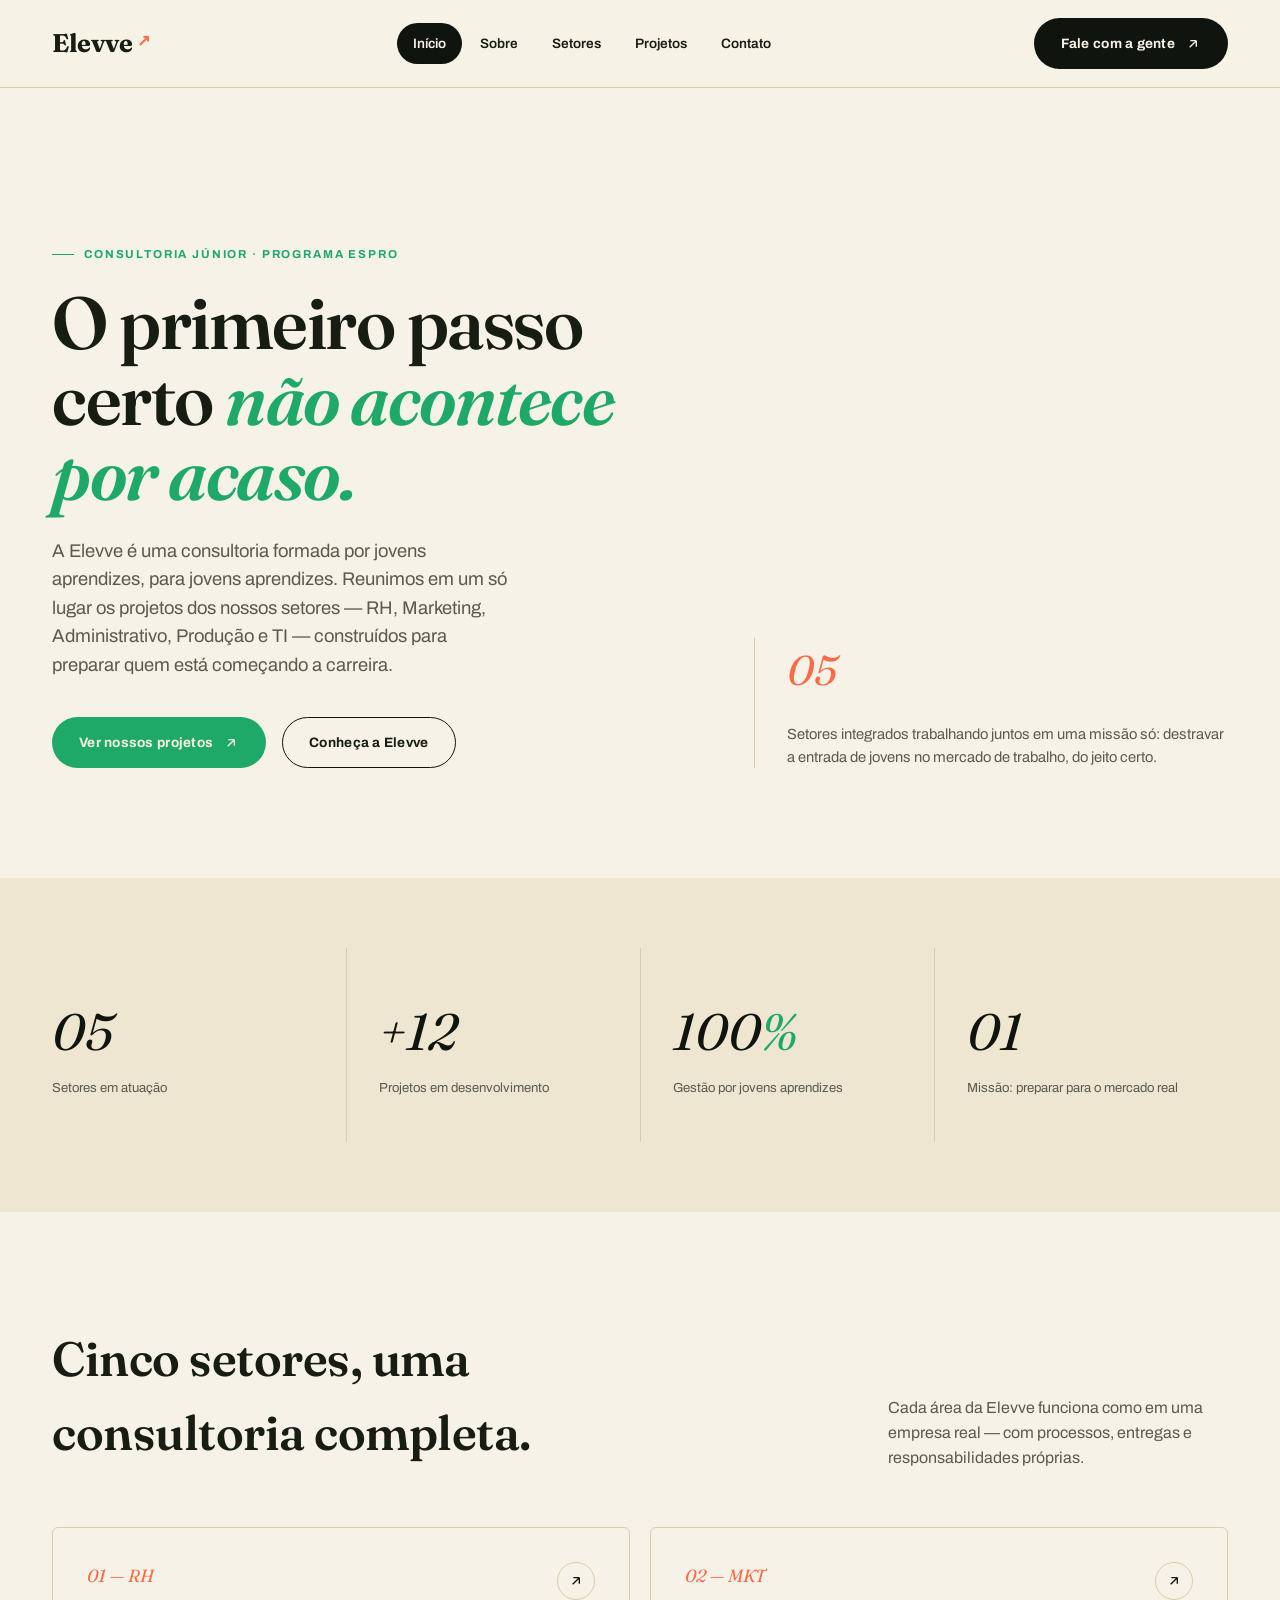
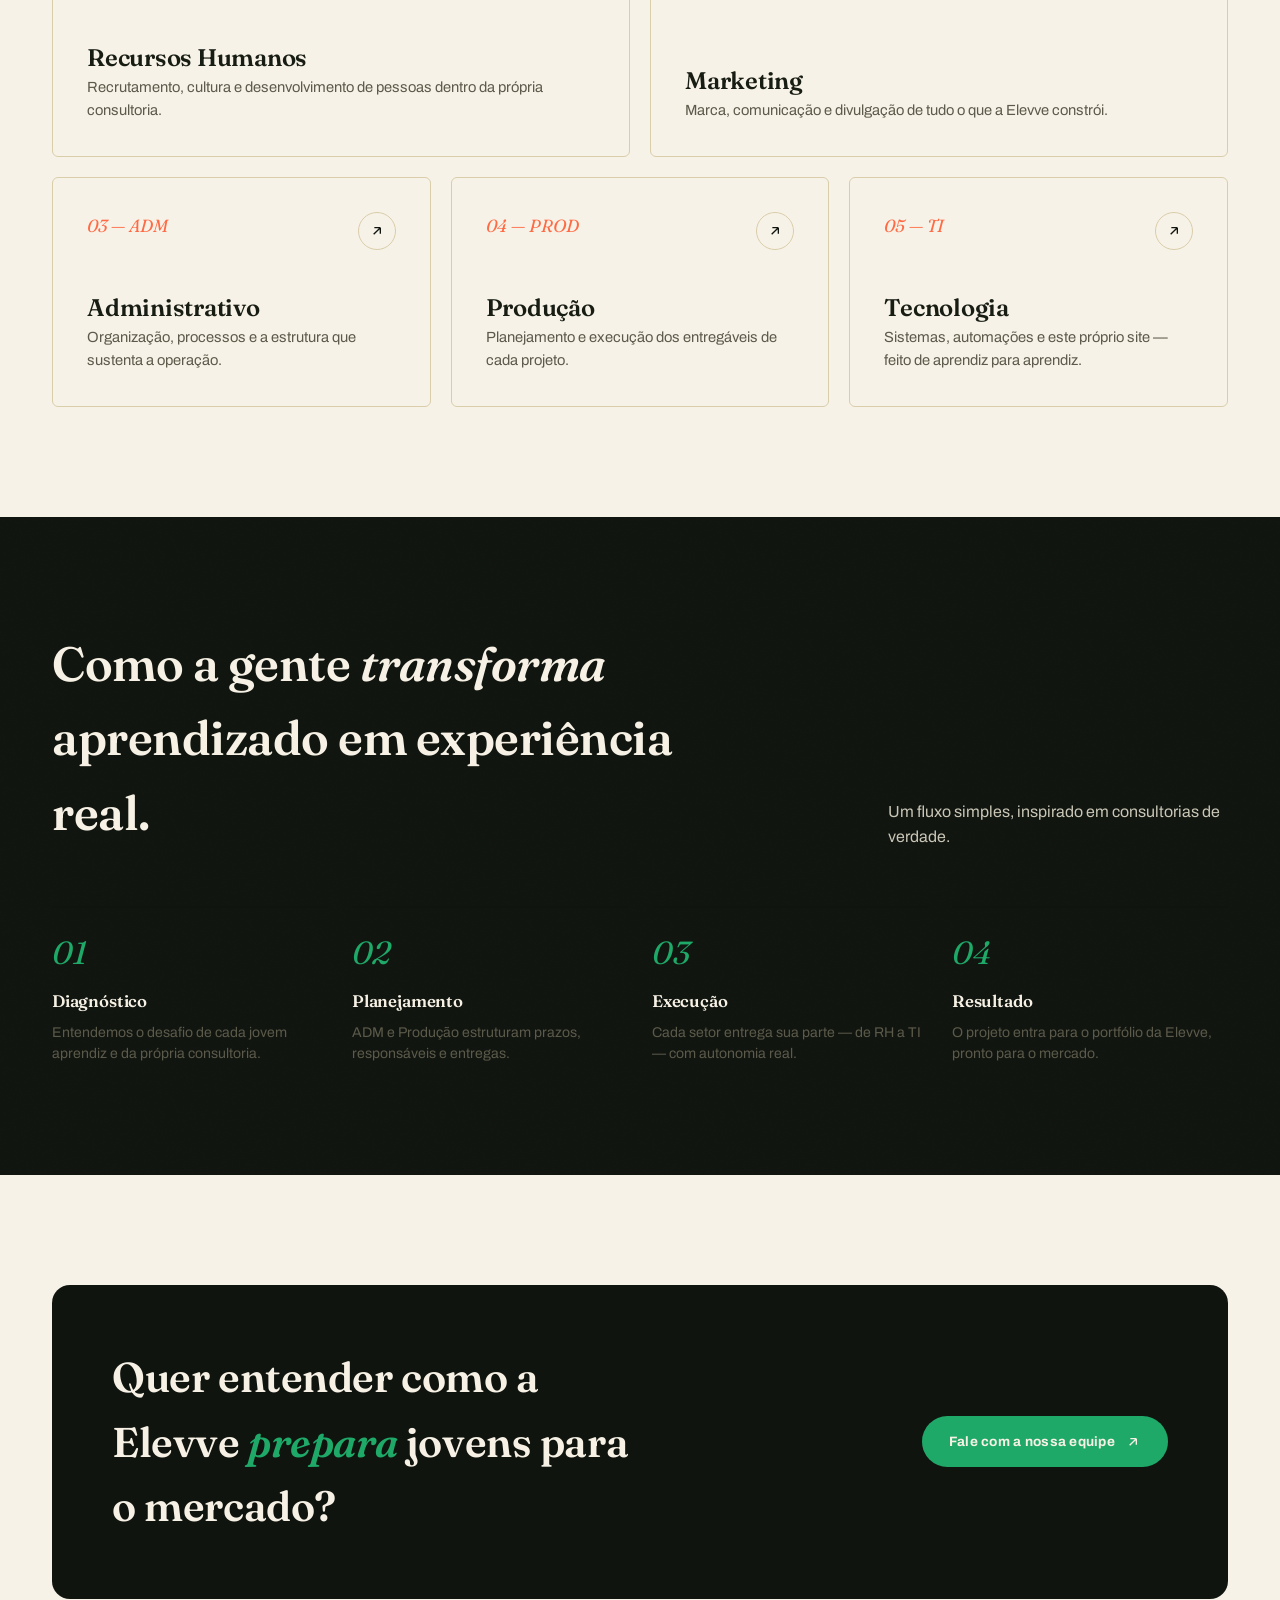
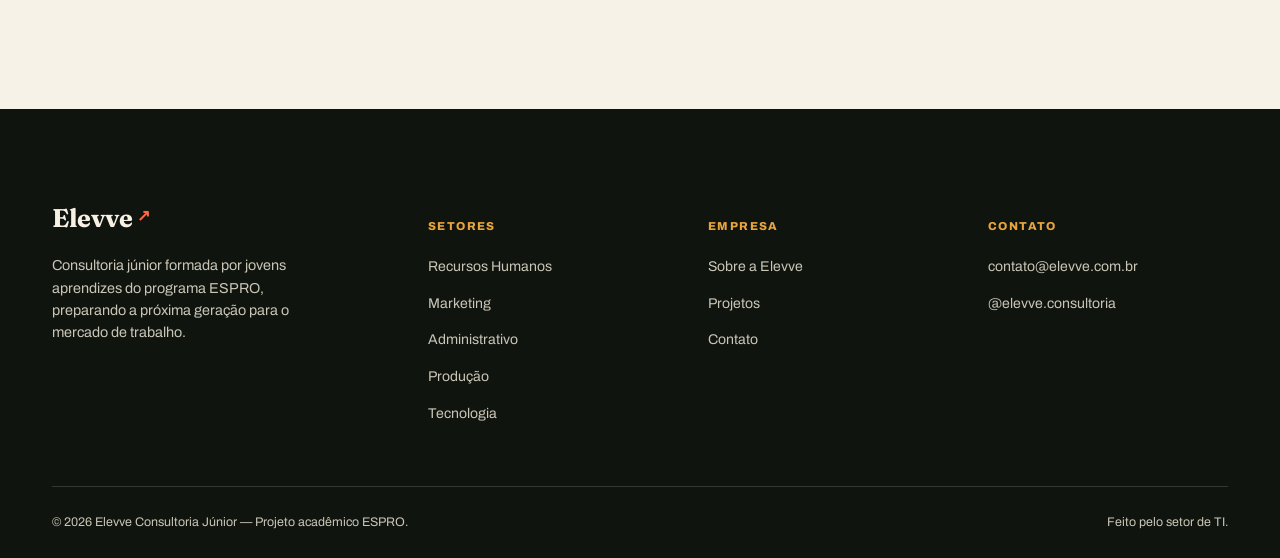
==== index.html @ 2a095521 "Cria site institucional da Elevve Consultoria fictícia do programa ESPRO reunindo os projetos dos se" ====
<!DOCTYPE html>
<html lang="pt-BR">
<head>
<meta charset="UTF-8">
<meta name="viewport" content="width=device-width, initial-scale=1.0">
<title>Elevve — Consultoria para Jovens Aprendizes</title>
<meta name="description" content="A Elevve prepara jovens aprendizes para entrarem no mercado de trabalho da maneira certa, com projetos reais de RH, Marketing, Administrativo, Produção e TI.">
<link rel="preconnect" href="https://fonts.googleapis.com">
<link rel="stylesheet" href="css/style.css">
</head>
<body>

<header class="site-header">
  <div class="header-row">
    <a href="index.html" class="logo">Elevve<span class="arrow">↗</span></a>

    <nav class="main-nav">
      <ul>
        <li><a href="index.html" class="nav-link is-active" data-page="index.html">Início</a></li>
        <li><a href="sobre.html" class="nav-link" data-page="sobre.html">Sobre</a></li>
        <li class="nav-item has-dropdown">
          <a href="#" class="nav-link">Setores</a>
          <div class="dropdown">
            <a href="setores/rh.html"><span class="tag">01</span> Recursos Humanos</a>
            <a href="setores/mkt.html"><span class="tag">02</span> Marketing</a>
            <a href="setores/adm.html"><span class="tag">03</span> Administrativo</a>
            <a href="setores/prod.html"><span class="tag">04</span> Produção</a>
            <a href="setores/ti.html"><span class="tag">05</span> Tecnologia</a>
          </div>
        </li>
        <li><a href="projetos.html" class="nav-link" data-page="projetos.html">Projetos</a></li>
        <li><a href="contato.html" class="nav-link" data-page="contato.html">Contato</a></li>
      </ul>
    </nav>

    <div class="header-cta">
      <a href="contato.html" class="btn btn-dark">
        Fale com a gente
        <svg viewBox="0 0 24 24" fill="none" stroke="currentColor" stroke-width="2"><path d="M7 17L17 7M17 7H8M17 7V16"/></svg>
      </a>
      <button class="nav-toggle" aria-label="Abrir menu"><span></span></button>
    </div>
  </div>
</header>

<main>

  <!-- HERO -->
  <section class="hero">
    <div class="container hero-grid">
      <div>
        <span class="eyebrow">Consultoria júnior · Programa ESPRO</span>
        <h1 style="margin-top:22px;">O primeiro passo certo <em>não acontece por acaso.</em></h1>
        <p class="lede">A Elevve é uma consultoria formada por jovens aprendizes, para jovens aprendizes. Reunimos em um só lugar os projetos dos nossos setores — RH, Marketing, Administrativo, Produção e TI — construídos para preparar quem está começando a carreira.</p>
        <div class="hero-actions">
          <a href="projetos.html" class="btn btn-primary">
            Ver nossos projetos
            <svg viewBox="0 0 24 24" fill="none" stroke="currentColor" stroke-width="2"><path d="M7 17L17 7M17 7H8M17 7V16"/></svg>
          </a>
          <a href="sobre.html" class="btn btn-outline">Conheça a Elevve</a>
        </div>
      </div>
      <div class="hero-side">
        <span class="num">05</span>
        <p>Setores integrados trabalhando juntos em uma missão só: destravar a entrada de jovens no mercado de trabalho, do jeito certo.</p>
      </div>
    </div>
  </section>

  <!-- STATS -->
  <section class="section-tight on-alt">
    <div class="container stats">
      <div class="stat">
        <span class="num">05</span>
        <span class="label">Setores em atuação</span>
      </div>
      <div class="stat">
        <span class="num">+12</span>
        <span class="label">Projetos em desenvolvimento</span>
      </div>
      <div class="stat">
        <span class="num">100<span>%</span></span>
        <span class="label">Gestão por jovens aprendizes</span>
      </div>
      <div class="stat">
        <span class="num">01</span>
        <span class="label">Missão: preparar para o mercado real</span>
      </div>
    </div>
  </section>

  <!-- SETORES -->
  <section id="setores">
    <div class="container">
      <div class="section-head" data-reveal>
        <h2>Cinco setores, uma consultoria completa.</h2>
        <p class="lede">Cada área da Elevve funciona como em uma empresa real — com processos, entregas e responsabilidades próprias.</p>
      </div>

      <div class="bento">
        <a href="setores/rh.html" class="sector-card" data-reveal>
          <div class="top-row">
            <span class="idx">01 — RH</span>
            <span class="arrow-btn"><svg viewBox="0 0 24 24" fill="none" stroke-width="2"><path d="M7 17L17 7M17 7H8M17 7V16"/></svg></span>
          </div>
          <div>
            <h3>Recursos Humanos</h3>
            <p>Recrutamento, cultura e desenvolvimento de pessoas dentro da própria consultoria.</p>
          </div>
        </a>

        <a href="setores/mkt.html" class="sector-card" data-reveal>
          <div class="top-row">
            <span class="idx">02 — MKT</span>
            <span class="arrow-btn"><svg viewBox="0 0 24 24" fill="none" stroke-width="2"><path d="M7 17L17 7M17 7H8M17 7V16"/></svg></span>
          </div>
          <div>
            <h3>Marketing</h3>
            <p>Marca, comunicação e divulgação de tudo o que a Elevve constrói.</p>
          </div>
        </a>

        <a href="setores/adm.html" class="sector-card" data-reveal>
          <div class="top-row">
            <span class="idx">03 — ADM</span>
            <span class="arrow-btn"><svg viewBox="0 0 24 24" fill="none" stroke-width="2"><path d="M7 17L17 7M17 7H8M17 7V16"/></svg></span>
          </div>
          <div>
            <h3>Administrativo</h3>
            <p>Organização, processos e a estrutura que sustenta a operação.</p>
          </div>
        </a>

        <a href="setores/prod.html" class="sector-card" data-reveal>
          <div class="top-row">
            <span class="idx">04 — PROD</span>
            <span class="arrow-btn"><svg viewBox="0 0 24 24" fill="none" stroke-width="2"><path d="M7 17L17 7M17 7H8M17 7V16"/></svg></span>
          </div>
          <div>
            <h3>Produção</h3>
            <p>Planejamento e execução dos entregáveis de cada projeto.</p>
          </div>
        </a>

        <a href="setores/ti.html" class="sector-card" data-reveal>
          <div class="top-row">
            <span class="idx">05 — TI</span>
            <span class="arrow-btn"><svg viewBox="0 0 24 24" fill="none" stroke-width="2"><path d="M7 17L17 7M17 7H8M17 7V16"/></svg></span>
          </div>
          <div>
            <h3>Tecnologia</h3>
            <p>Sistemas, automações e este próprio site — feito de aprendiz para aprendiz.</p>
          </div>
        </a>
      </div>
    </div>
  </section>

  <!-- COMO TRABALHAMOS -->
  <section class="on-dark grain">
    <div class="container">
      <div class="section-head" data-reveal>
        <h2>Como a gente <em>transforma</em> aprendizado em experiência real.</h2>
        <p class="lede">Um fluxo simples, inspirado em consultorias de verdade.</p>
      </div>
      <div class="timeline">
        <div class="timeline-step" data-reveal>
          <span class="num">01</span>
          <h4>Diagnóstico</h4>
          <p>Entendemos o desafio de cada jovem aprendiz e da própria consultoria.</p>
        </div>
        <div class="timeline-step" data-reveal>
          <span class="num">02</span>
          <h4>Planejamento</h4>
          <p>ADM e Produção estruturam prazos, responsáveis e entregas.</p>
        </div>
        <div class="timeline-step" data-reveal>
          <span class="num">03</span>
          <h4>Execução</h4>
          <p>Cada setor entrega sua parte — de RH a TI — com autonomia real.</p>
        </div>
        <div class="timeline-step" data-reveal>
          <span class="num">04</span>
          <h4>Resultado</h4>
          <p>O projeto entra para o portfólio da Elevve, pronto para o mercado.</p>
        </div>
      </div>
    </div>
  </section>

  <!-- CTA -->
  <section>
    <div class="container">
      <div class="cta-band" data-reveal>
        <h2>Quer entender como a Elevve <em>prepara</em> jovens para o mercado?</h2>
        <a href="contato.html" class="btn btn-primary">
          Fale com a nossa equipe
          <svg viewBox="0 0 24 24" fill="none" stroke="currentColor" stroke-width="2"><path d="M7 17L17 7M17 7H8M17 7V16"/></svg>
        </a>
      </div>
    </div>
  </section>

</main>

<footer class="site-footer">
  <div class="container">
    <div class="footer-top">
      <div class="footer-brand">
        <a href="index.html" class="logo">Elevve<span class="arrow">↗</span></a>
        <p>Consultoria júnior formada por jovens aprendizes do programa ESPRO, preparando a próxima geração para o mercado de trabalho.</p>
      </div>
      <div class="footer-col">
        <h5>Setores</h5>
        <ul>
          <li><a href="setores/rh.html">Recursos Humanos</a></li>
          <li><a href="setores/mkt.html">Marketing</a></li>
          <li><a href="setores/adm.html">Administrativo</a></li>
          <li><a href="setores/prod.html">Produção</a></li>
          <li><a href="setores/ti.html">Tecnologia</a></li>
        </ul>
      </div>
      <div class="footer-col">
        <h5>Empresa</h5>
        <ul>
          <li><a href="sobre.html">Sobre a Elevve</a></li>
          <li><a href="projetos.html">Projetos</a></li>
          <li><a href="contato.html">Contato</a></li>
        </ul>
      </div>
      <div class="footer-col">
        <h5>Contato</h5>
        <ul>
          <li><a href="mailto:contato@elevve.com.br">contato@elevve.com.br</a></li>
          <li><a href="#">@elevve.consultoria</a></li>
        </ul>
      </div>
    </div>
    <div class="footer-bottom">
      <span>© 2026 Elevve Consultoria Júnior — Projeto acadêmico ESPRO.</span>
      <span>Feito pelo setor de TI.</span>
    </div>
  </div>
</footer>

<script src="js/main.js"></script>
</body>
</html>
---- css/style.css ----
/* ==========================================================================
   Elevve — Design System
   Conceito: "Editorial de Ascensão" — tipografia serifada expressiva sobre
   papel quente, contrastada com seções em tinta escura. Setas e números
   grandes reforçam a ideia de elevação/crescimento profissional.
   ========================================================================== */

@import url('https://fonts.googleapis.com/css2?family=Fraunces:ital,opsz,wght@0,9..144,300;0,9..144,400;0,9..144,500;0,9..144,600;0,9..144,700;0,9..144,900;1,9..144,400;1,9..144,500;1,9..144,600&family=Archivo:ital,wght@0,400;0,500;0,600;0,700;0,800;1,400;1,600&display=swap');

:root{
  --ink:#10140f;
  --ink-soft:#242b21;
  --paper:#f7f2e7;
  --paper-alt:#efe6d2;
  --paper-deep:#e7dcc1;
  --line:#d9cdaa;
  --line-dark:rgba(247,242,231,.16);
  --green:#1fa968;
  --green-deep:#146b44;
  --coral:#ff6a45;
  --amber:#e8a53d;
  --cream:#f6f1e4;
  --ink-text:#181d14;
  --muted:#5c5a4a;
  --muted-inv:#c9c6b6;

  --serif:'Fraunces', ui-serif, Georgia, serif;
  --sans:'Archivo', ui-sans-serif, system-ui, sans-serif;

  --container: 1240px;
  --radius: 6px;
  --ease: cubic-bezier(.16,.84,.28,1);
}

*,*::before,*::after{ box-sizing:border-box; }
html{ scroll-behavior:smooth; }
body{
  margin:0;
  background:var(--paper);
  color:var(--ink-text);
  font-family:var(--sans);
  font-size:16px;
  line-height:1.55;
  -webkit-font-smoothing:antialiased;
}
img{ max-width:100%; display:block; }
a{ color:inherit; text-decoration:none; }
ul{ margin:0; padding:0; list-style:none; }
button{ font-family:inherit; cursor:pointer; }
h1,h2,h3,h4{ font-family:var(--serif); margin:0; font-weight:600; letter-spacing:-.01em; }
p{ margin:0; }

.container{
  max-width:var(--container);
  margin:0 auto;
  padding:0 32px;
}

/* Grain overlay for dark sections */
.grain{ position:relative; isolation:isolate; }
.grain::after{
  content:'';
  position:absolute; inset:0;
  pointer-events:none;
  opacity:.5;
  mix-blend-mode:overlay;
  background-image:url("data:image/svg+xml,%3Csvg xmlns='http://www.w3.org/2000/svg' width='140' height='140'%3E%3Cfilter id='n'%3E%3CfeTurbulence type='fractalNoise' baseFrequency='0.9' numOctaves='2' stitchTiles='stitch'/%3E%3C/filter%3E%3Crect width='100%25' height='100%25' filter='url(%23n)' opacity='0.35'/%3E%3C/svg%3E");
  z-index:0;
}
.grain > *{ position:relative; z-index:1; }

/* Eyebrow / kicker labels */
.eyebrow{
  display:inline-flex; align-items:center; gap:10px;
  font-family:var(--sans); font-weight:700; font-size:.72rem;
  letter-spacing:.16em; text-transform:uppercase;
  color:var(--green);
}
.eyebrow::before{
  content:'';
  width:22px; height:1px; background:currentColor;
}
.on-dark .eyebrow{ color:var(--amber); }

/* ==========================================================================
   Header
   ========================================================================== */
.site-header{
  position:sticky; top:0; z-index:200;
  background:rgba(247,242,231,.92);
  backdrop-filter:blur(10px);
  border-bottom:1px solid var(--line);
}
.header-row{
  display:flex; align-items:center; justify-content:space-between;
  padding:18px 32px;
  max-width:var(--container); margin:0 auto;
}
.logo{
  font-family:var(--serif); font-size:1.6rem; font-weight:700;
  display:flex; align-items:baseline; gap:2px;
}
.logo em{
  font-style:italic; color:var(--green);
}
.logo .arrow{
  font-size:1rem; color:var(--coral); margin-left:2px;
  display:inline-block; transform:translateY(-6px);
}

.main-nav{ display:flex; align-items:center; gap:6px; }
.main-nav > ul{ display:flex; align-items:center; gap:2px; }
.main-nav a.nav-link{
  display:inline-block; padding:10px 16px; border-radius:99px;
  font-size:.85rem; font-weight:600; color:var(--ink-text);
  transition:background .2s var(--ease), color .2s var(--ease);
}
.main-nav a.nav-link:hover{ background:var(--paper-deep); }
.main-nav a.nav-link.is-active{ background:var(--ink); color:var(--cream); }

.nav-item.has-dropdown{ position:relative; }
.dropdown{
  position:absolute; top:calc(100% + 10px); left:50%; transform:translate(-50%,6px);
  min-width:230px; background:var(--ink); color:var(--cream);
  border-radius:14px; padding:10px; box-shadow:0 24px 48px -12px rgba(16,20,15,.4);
  opacity:0; visibility:hidden; transition:opacity .22s var(--ease), transform .22s var(--ease);
}
.nav-item.has-dropdown:hover .dropdown,
.nav-item.has-dropdown:focus-within .dropdown{
  opacity:1; visibility:visible; transform:translate(-50%,0);
}
.dropdown a{
  display:flex; align-items:center; gap:10px; padding:10px 14px; border-radius:9px;
  font-size:.85rem; font-weight:600; white-space:nowrap;
}
.dropdown a:hover{ background:rgba(255,255,255,.08); color:var(--amber); }
.dropdown a .tag{
  font-family:var(--serif); font-style:italic; color:var(--green); font-size:.8rem;
}

.header-cta{ display:flex; align-items:center; gap:14px; }
.nav-toggle{
  display:none; background:none; border:1px solid var(--line); border-radius:10px;
  width:42px; height:42px; align-items:center; justify-content:center;
}
.nav-toggle span, .nav-toggle span::before, .nav-toggle span::after{
  content:''; display:block; width:18px; height:2px; background:var(--ink-text);
  position:relative; transition:transform .25s var(--ease), opacity .25s var(--ease);
}
.nav-toggle span::before{ position:absolute; top:-6px; }
.nav-toggle span::after{ position:absolute; top:6px; }

/* ==========================================================================
   Buttons
   ========================================================================== */
.btn{
  display:inline-flex; align-items:center; gap:10px;
  padding:14px 26px; border-radius:99px; border:1px solid transparent;
  font-family:var(--sans); font-weight:700; font-size:.85rem;
  letter-spacing:.02em; transition:transform .25s var(--ease), background .25s var(--ease), color .25s var(--ease), border-color .25s var(--ease);
}
.btn svg{ width:16px; height:16px; transition:transform .25s var(--ease); }
.btn:hover svg{ transform:translate(3px,-3px); }
.btn:hover{ transform:translateY(-2px); }

.btn-primary{ background:var(--green); color:var(--cream); }
.btn-primary:hover{ background:var(--green-deep); }

.btn-dark{ background:var(--ink); color:var(--cream); }
.btn-dark:hover{ background:#000; }

.btn-outline{ border-color:var(--ink); color:var(--ink-text); }
.btn-outline:hover{ background:var(--ink); color:var(--cream); }

.btn-outline-light{ border-color:var(--line-dark); color:var(--cream); }
.btn-outline-light:hover{ background:var(--cream); color:var(--ink); }

.btn-block{ width:100%; justify-content:center; }

/* ==========================================================================
   Sections shared
   ========================================================================== */
section{ padding:110px 0; }
.section-tight{ padding:70px 0; }
.on-dark{ background:var(--ink); color:var(--cream); }
.on-alt{ background:var(--paper-alt); }
.on-deep{ background:var(--paper-deep); }

.section-head{
  display:flex; justify-content:space-between; align-items:flex-end; gap:40px;
  margin-bottom:56px;
}
.section-head h2{ font-size:clamp(2rem,4vw,3rem); max-width:640px; }
.section-head .lede{ max-width:340px; color:var(--muted); font-size:1rem; }
.on-dark .section-head .lede{ color:var(--muted-inv); }

.tag-num{
  font-family:var(--serif); font-style:italic; font-size:.95rem; color:var(--coral);
}

/* ==========================================================================
   Hero (generic, reused across pages with modifiers)
   ========================================================================== */
.hero{
  position:relative; overflow:hidden;
  padding:150px 0 110px;
}
.hero-grid{
  display:grid; grid-template-columns:1.15fr .85fr; gap:60px; align-items:end;
  position:relative; z-index:2;
}
.hero h1{
  font-size:clamp(2.6rem,6vw,4.6rem); line-height:1.02; letter-spacing:-.02em;
}
.hero h1 em{ font-style:italic; color:var(--green); }
.on-dark .hero h1 em{ color:var(--amber); }
.hero .lede{
  font-size:1.15rem; max-width:460px; color:var(--muted); margin-top:26px;
}
.on-dark .hero .lede{ color:var(--muted-inv); }
.hero-actions{ display:flex; gap:16px; margin-top:38px; flex-wrap:wrap; }

.hero-side{
  border-left:1px solid var(--line);
  padding-left:32px;
  display:flex; flex-direction:column; gap:20px;
}
.on-dark .hero-side{ border-color:var(--line-dark); }
.hero-side .num{ font-family:var(--serif); font-size:2.6rem; font-style:italic; color:var(--coral); }
.hero-side p{ color:var(--muted); font-size:.92rem; }
.on-dark .hero-side p{ color:var(--muted-inv); }

.hero-mark{
  position:absolute; right:-60px; top:-40px; z-index:1; opacity:.5;
  width:420px; pointer-events:none;
}
.on-dark .hero-mark{ opacity:.7; }

.breadcrumb{
  display:flex; align-items:center; gap:10px; font-size:.78rem; font-weight:700;
  letter-spacing:.08em; text-transform:uppercase; color:var(--muted); margin-bottom:26px;
}
.on-dark .breadcrumb{ color:var(--muted-inv); }
.breadcrumb .sep{ opacity:.5; }
.breadcrumb .current{ color:var(--coral); }

/* ==========================================================================
   Stats bar
   ========================================================================== */
.stats{
  display:grid; grid-template-columns:repeat(4,1fr);
}
.stat{
  padding:44px 32px; border-left:1px solid var(--line);
  text-align:left;
}
.stat:first-child{ border-left:none; padding-left:0; }
.stat .num{
  font-family:var(--serif); font-size:clamp(2.2rem,4vw,3.2rem); font-style:italic; color:var(--ink);
  display:block;
}
.stat .num span{ color:var(--green); }
.stat .label{ font-size:.82rem; color:var(--muted); margin-top:6px; display:block; }

/* ==========================================================================
   Sector grid (bento) — used on Home + Sobre
   ========================================================================== */
.bento{
  display:grid; grid-template-columns:repeat(6,1fr); gap:20px;
}
.bento .sector-card:nth-child(1){ grid-column:span 3; }
.bento .sector-card:nth-child(2){ grid-column:span 3; }
.bento .sector-card:nth-child(3){ grid-column:span 2; }
.bento .sector-card:nth-child(4){ grid-column:span 2; }
.bento .sector-card:nth-child(5){ grid-column:span 2; }

.sector-card{
  background:var(--paper); border:1px solid var(--line); border-radius:var(--radius);
  padding:34px; min-height:230px;
  display:flex; flex-direction:column; justify-content:space-between; gap:26px;
  transition:border-color .25s var(--ease), transform .25s var(--ease), background .25s var(--ease);
  position:relative; overflow:hidden;
}
.sector-card:hover{
  border-color:var(--green); transform:translateY(-6px);
  background:var(--paper-alt);
}
.sector-card .top-row{ display:flex; justify-content:space-between; align-items:flex-start; }
.sector-card .idx{ font-family:var(--serif); font-style:italic; color:var(--coral); font-size:1.1rem; }
.sector-card .arrow-btn{
  width:38px; height:38px; border-radius:50%; border:1px solid var(--line);
  display:flex; align-items:center; justify-content:center; flex-shrink:0;
  transition:background .25s var(--ease), border-color .25s var(--ease), transform .25s var(--ease);
}
.sector-card:hover .arrow-btn{ background:var(--ink); border-color:var(--ink); transform:rotate(45deg); }
.sector-card:hover .arrow-btn svg{ stroke:var(--cream); }
.sector-card .arrow-btn svg{ width:16px; height:16px; stroke:var(--ink); transition:stroke .2s; }
.sector-card h3{ font-size:1.5rem; }
.sector-card p{ color:var(--muted); font-size:.92rem; }

/* ==========================================================================
   Project cards
   ========================================================================== */
.project-grid{
  display:grid; grid-template-columns:repeat(3,1fr); gap:24px;
}
.project-card{
  background:var(--paper); border:1px solid var(--line); border-radius:var(--radius);
  overflow:hidden; display:flex; flex-direction:column;
  transition:transform .3s var(--ease), box-shadow .3s var(--ease), border-color .3s var(--ease);
}
.project-card:hover{
  transform:translateY(-6px);
  box-shadow:0 30px 50px -24px rgba(16,20,15,.28);
  border-color:var(--ink);
}
.project-card .thumb{
  height:160px; position:relative;
  display:flex; align-items:center; justify-content:center;
  color:var(--cream); overflow:hidden;
}
.project-card .thumb::after{
  content:''; position:absolute; inset:0; opacity:.14;
  background-image:repeating-linear-gradient(135deg, #fff 0 2px, transparent 2px 22px);
}
.project-card .thumb span{ font-family:var(--serif); font-style:italic; font-size:2.6rem; position:relative; z-index:1; }
.project-card .body{ padding:26px; display:flex; flex-direction:column; gap:12px; flex:1; }
.project-card .meta{ display:flex; justify-content:space-between; align-items:center; }
.project-card .badge{
  font-size:.68rem; font-weight:800; letter-spacing:.08em; text-transform:uppercase;
  padding:5px 10px; border-radius:99px; background:var(--paper-alt); color:var(--ink-soft);
}
.project-card .status{ font-size:.72rem; color:var(--green); font-weight:700; }
.project-card h3{ font-size:1.2rem; }
.project-card p{ color:var(--muted); font-size:.9rem; }
.project-card .foot{ margin-top:auto; display:flex; align-items:center; gap:8px; font-size:.82rem; font-weight:700; color:var(--ink); }
.project-card .foot svg{ width:14px; height:14px; }

/* thumb color variants per sector */
.thumb-rh{ background:linear-gradient(135deg,#1fa968,#146b44); }
.thumb-mkt{ background:linear-gradient(135deg,#ff6a45,#c94a2a); }
.thumb-adm{ background:linear-gradient(135deg,#2a3b52,#10140f); }
.thumb-prod{ background:linear-gradient(135deg,#e8a53d,#b5771f); }
.thumb-ti{ background:linear-gradient(135deg,#146b44,#10140f); }

/* ==========================================================================
   Filters (Projetos page)
   ========================================================================== */
.filters{ display:flex; gap:10px; flex-wrap:wrap; }
.filter-btn{
  padding:10px 20px; border-radius:99px; border:1px solid var(--line);
  background:transparent; font-size:.82rem; font-weight:700; color:var(--muted);
  transition:all .2s var(--ease);
}
.filter-btn:hover{ border-color:var(--ink); color:var(--ink-text); }
.filter-btn.is-active{ background:var(--ink); color:var(--cream); border-color:var(--ink); }

.project-card.is-hidden{ display:none; }

/* ==========================================================================
   Content blocks (Sobre / setor pages)
   ========================================================================== */
.two-col{
  display:grid; grid-template-columns:.9fr 1.1fr; gap:70px; align-items:start;
}
.two-col.reverse{ grid-template-columns:1.1fr .9fr; }
.two-col.reverse .col-media{ order:2; }

.col-text h2{ font-size:clamp(1.8rem,3.4vw,2.6rem); margin-bottom:22px; }
.col-text p + p{ margin-top:16px; }
.col-text p{ color:var(--muted); }
.on-dark .col-text p{ color:var(--muted-inv); }

.value-list{ display:flex; flex-direction:column; gap:0; margin-top:10px; }
.value-item{
  display:grid; grid-template-columns:60px 1fr; gap:22px; padding:26px 0;
  border-top:1px solid var(--line);
}
.value-item:last-child{ border-bottom:1px solid var(--line); }
.value-item .num{ font-family:var(--serif); font-style:italic; color:var(--coral); font-size:1.3rem; }
.value-item h4{ font-size:1.15rem; margin-bottom:6px; }
.value-item p{ color:var(--muted); font-size:.92rem; }

.media-frame{
  border-radius:var(--radius); border:1px solid var(--line); background:var(--paper-alt);
  aspect-ratio:4/5; display:flex; align-items:center; justify-content:center; position:relative; overflow:hidden;
}
.media-frame span{ font-family:var(--serif); font-style:italic; font-size:1.6rem; color:var(--muted); text-align:center; padding:20px; }
.media-frame::before{
  content:''; position:absolute; inset:14px; border:1px solid var(--line);
}

/* Feature list with checks (o que fazemos) */
.check-grid{ display:grid; grid-template-columns:repeat(2,1fr); gap:18px; margin-top:30px; }
.check-item{ display:flex; gap:14px; align-items:flex-start; }
.check-item .dot{
  width:26px; height:26px; border-radius:50%; background:var(--green); color:var(--cream);
  display:flex; align-items:center; justify-content:center; flex-shrink:0; margin-top:2px;
}
.check-item .dot svg{ width:13px; height:13px; }
.check-item p{ font-size:.94rem; color:var(--ink-text); font-weight:600; }

/* Timeline (Sobre / how we work) */
.timeline{ display:grid; grid-template-columns:repeat(4,1fr); gap:24px; }
.timeline-step{ padding-top:20px; border-top:2px solid var(--ink); }
.timeline-step .num{ font-family:var(--serif); font-style:italic; font-size:2rem; color:var(--green); }
.timeline-step h4{ font-size:1.05rem; margin:10px 0 8px; }
.timeline-step p{ font-size:.88rem; color:var(--muted); }

/* Org structure (Sobre) */
.org-chart{ display:flex; flex-direction:column; align-items:center; gap:14px; }
.org-node{
  background:var(--ink); color:var(--cream); padding:16px 28px; border-radius:99px;
  font-weight:700; font-size:.9rem;
}
.org-line{ width:1px; height:26px; background:var(--line); }
.org-row{ display:flex; gap:16px; flex-wrap:wrap; justify-content:center; }
.org-row .org-node{ background:var(--paper); color:var(--ink-text); border:1px solid var(--line); }

/* Quote / testimonial */
.quote-block{
  display:grid; grid-template-columns:auto 1fr; gap:30px; align-items:flex-start;
}
.quote-mark{ font-family:var(--serif); font-size:5rem; color:var(--coral); line-height:1; font-style:italic; }
.quote-block p.quote{ font-family:var(--serif); font-size:1.6rem; line-height:1.4; font-style:italic; }
.quote-block .cite{ margin-top:18px; font-family:var(--sans); font-style:normal; font-size:.85rem; font-weight:700; color:var(--muted-inv); }

/* CTA band */
.cta-band{
  display:flex; justify-content:space-between; align-items:center; gap:40px; flex-wrap:wrap;
  padding:60px; border-radius:18px; background:var(--ink); color:var(--cream); position:relative; overflow:hidden;
}
.cta-band h2{ font-size:clamp(1.8rem,3.6vw,2.6rem); max-width:520px; }
.cta-band h2 em{ color:var(--green); font-style:italic; }

/* ==========================================================================
   Contact page
   ========================================================================== */
.contact-grid{ display:grid; grid-template-columns:1fr 1fr; gap:60px; }
.form-field{ display:flex; flex-direction:column; gap:8px; margin-bottom:20px; }
.form-field label{ font-size:.78rem; font-weight:700; letter-spacing:.05em; text-transform:uppercase; color:var(--muted); }
.form-field input, .form-field select, .form-field textarea{
  font-family:var(--sans); font-size:.95rem; padding:14px 16px; border-radius:8px;
  border:1px solid var(--line); background:var(--paper); color:var(--ink-text);
}
.form-field input:focus, .form-field select:focus, .form-field textarea:focus{
  outline:none; border-color:var(--green);
}
.form-field textarea{ resize:vertical; min-height:120px; }
.form-note{ font-size:.8rem; color:var(--muted); margin-top:14px; }
.form-success{
  display:none; align-items:center; gap:12px; background:var(--paper-alt); border:1px solid var(--green);
  padding:16px 20px; border-radius:10px; margin-top:18px; font-size:.9rem; font-weight:600;
}
.form-success.is-visible{ display:flex; }
.form-success svg{ width:18px; height:18px; stroke:var(--green); flex-shrink:0; }

.info-card{
  border:1px solid var(--line); border-radius:var(--radius); padding:26px; margin-bottom:16px;
  display:flex; gap:18px; align-items:flex-start; background:var(--paper);
}
.info-card .icon{
  width:44px; height:44px; border-radius:50%; background:var(--ink); color:var(--cream);
  display:flex; align-items:center; justify-content:center; flex-shrink:0;
}
.info-card .icon svg{ width:18px; height:18px; }
.info-card h4{ font-size:.95rem; margin-bottom:4px; }
.info-card p{ font-size:.88rem; color:var(--muted); }

.social-row{ display:flex; gap:12px; margin-top:10px; }
.social-row a{
  width:42px; height:42px; border-radius:50%; border:1px solid var(--line);
  display:flex; align-items:center; justify-content:center; transition:all .2s var(--ease);
}
.social-row a:hover{ background:var(--ink); border-color:var(--ink); }
.social-row a:hover svg{ stroke:var(--cream); }
.social-row svg{ width:17px; height:17px; stroke:var(--ink-text); }

/* ==========================================================================
   Footer
   ========================================================================== */
.site-footer{ background:var(--ink); color:var(--cream); padding:90px 0 0; }
.footer-top{
  display:grid; grid-template-columns:1.4fr 1fr 1fr 1fr; gap:40px;
  padding-bottom:60px; border-bottom:1px solid var(--line-dark);
}
.footer-brand .logo{ color:var(--cream); }
.footer-brand p{ color:var(--muted-inv); margin-top:16px; max-width:280px; font-size:.9rem; }
.footer-col h5{
  font-size:.72rem; letter-spacing:.12em; text-transform:uppercase; color:var(--amber);
  margin-bottom:18px; font-weight:800;
}
.footer-col ul{ display:flex; flex-direction:column; gap:12px; }
.footer-col a{ font-size:.88rem; color:var(--muted-inv); transition:color .2s; }
.footer-col a:hover{ color:var(--cream); }
.footer-bottom{
  display:flex; justify-content:space-between; align-items:center; padding:26px 0;
  font-size:.78rem; color:var(--muted-inv); flex-wrap:wrap; gap:10px;
}

/* ==========================================================================
   Scroll reveal
   ========================================================================== */
[data-reveal]{ opacity:0; transform:translateY(24px); transition:opacity .7s var(--ease), transform .7s var(--ease); }
[data-reveal].is-visible{ opacity:1; transform:translateY(0); }

/* ==========================================================================
   Responsive
   ========================================================================== */
@media (max-width:980px){
  .main-nav{
    position:fixed; inset:0; top:74px; background:var(--paper);
    flex-direction:column; padding:30px; transform:translateX(100%);
    transition:transform .3s var(--ease); z-index:150;
  }
  .main-nav.is-open{ transform:translateX(0); }
  .main-nav > ul{ flex-direction:column; align-items:stretch; width:100%; gap:6px; }
  .main-nav a.nav-link{ padding:16px; font-size:1rem; }
  .dropdown{ position:static; transform:none; opacity:1; visibility:visible; display:none; background:var(--paper-alt); color:var(--ink-text); margin-top:6px; }
  .nav-item.has-dropdown.is-open .dropdown{ display:block; }
  .dropdown a{ color:var(--ink-text); }
  .dropdown a:hover{ background:var(--paper-deep); color:var(--green-deep); }
  .nav-toggle{ display:flex; }
  .header-cta .btn-dark{ display:none; }

  .hero-grid, .two-col, .two-col.reverse, .contact-grid{ grid-template-columns:1fr; }
  .two-col.reverse .col-media{ order:0; }
  .hero-side{ border-left:none; border-top:1px solid var(--line); padding-left:0; padding-top:24px; }
  .bento{ grid-template-columns:1fr 1fr; }
  .bento .sector-card{ grid-column:span 1 !important; }
  .project-grid{ grid-template-columns:repeat(2,1fr); }
  .stats{ grid-template-columns:1fr 1fr; }
  .stat:nth-child(3){ border-left:none; padding-left:0; }
  .timeline{ grid-template-columns:1fr 1fr; }
}

@media (max-width:640px){
  section{ padding:70px 0; }
  .hero{ padding:120px 0 70px; }
  .project-grid{ grid-template-columns:1fr; }
  .stats{ grid-template-columns:1fr 1fr; }
  .check-grid{ grid-template-columns:1fr; }
  .timeline{ grid-template-columns:1fr 1fr; }
  .cta-band{ padding:36px; flex-direction:column; align-items:flex-start; }
  .footer-top{ grid-template-columns:1fr 1fr; }
}
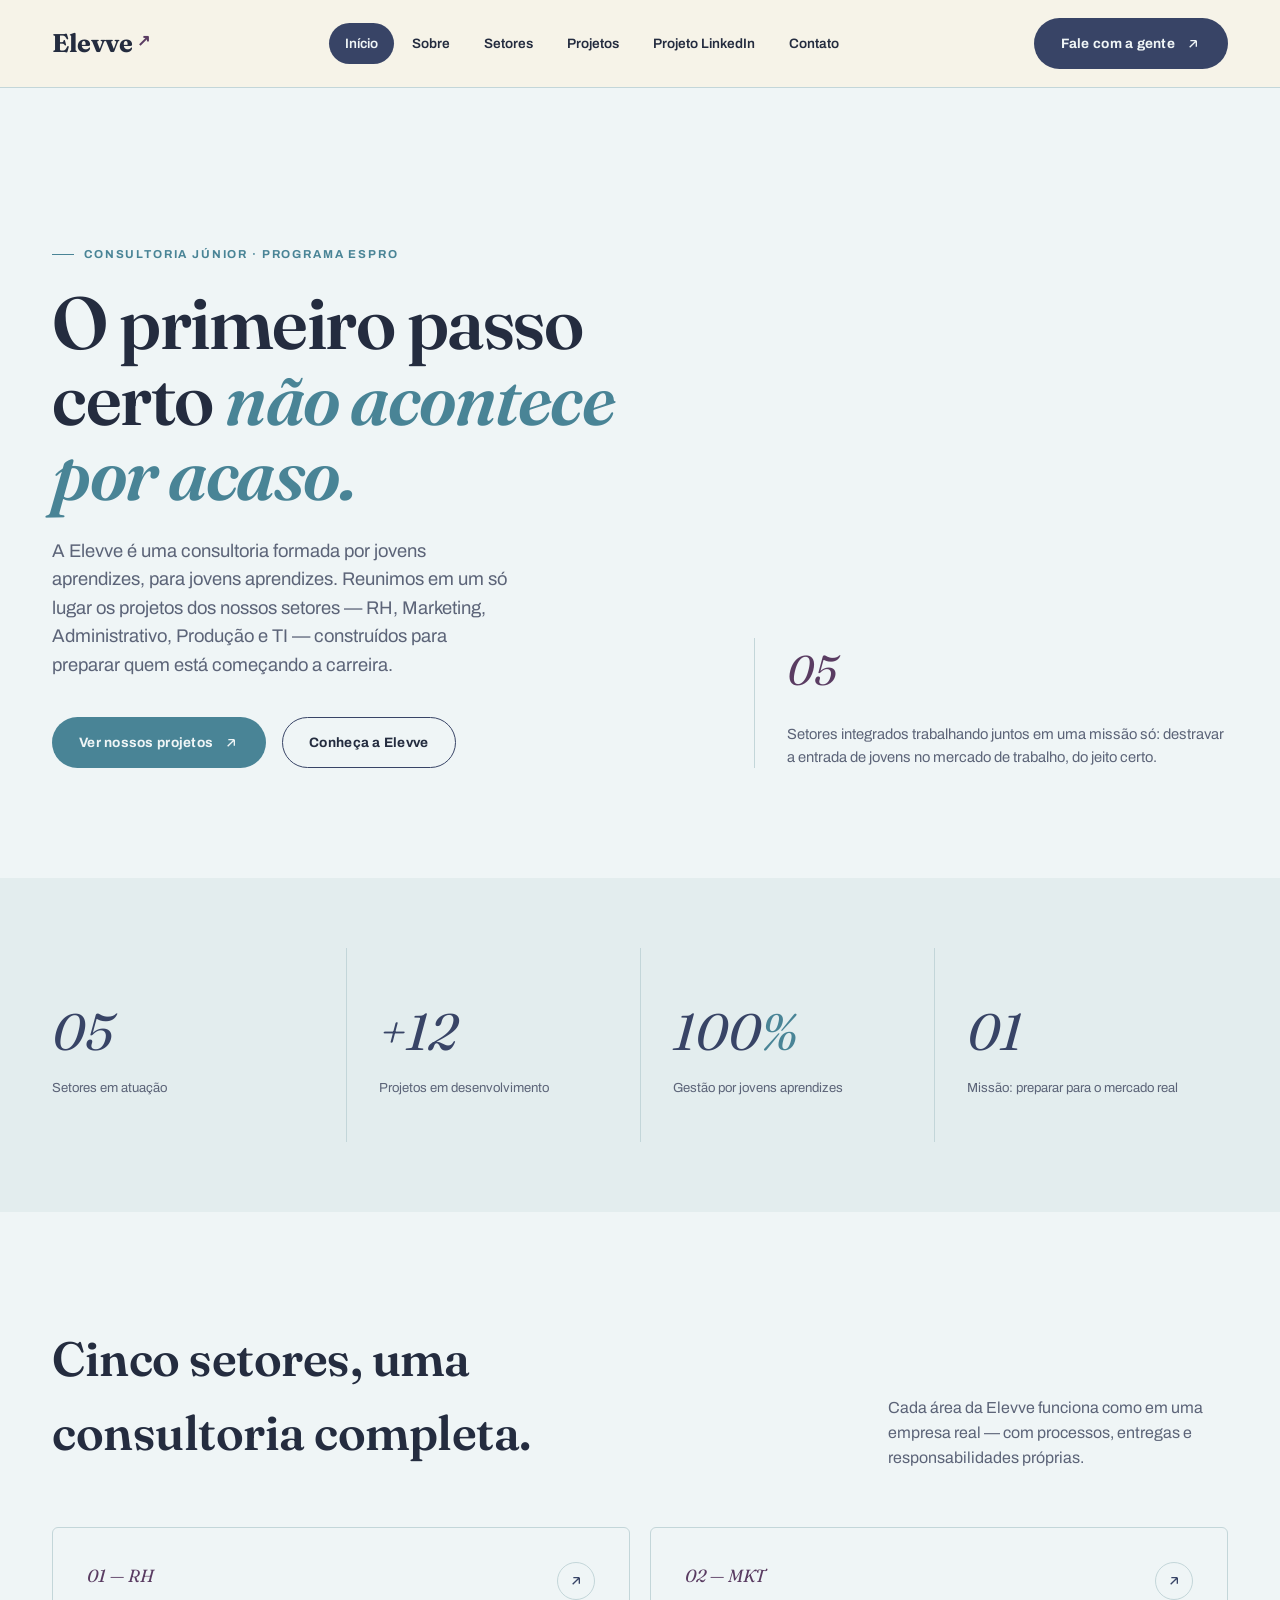
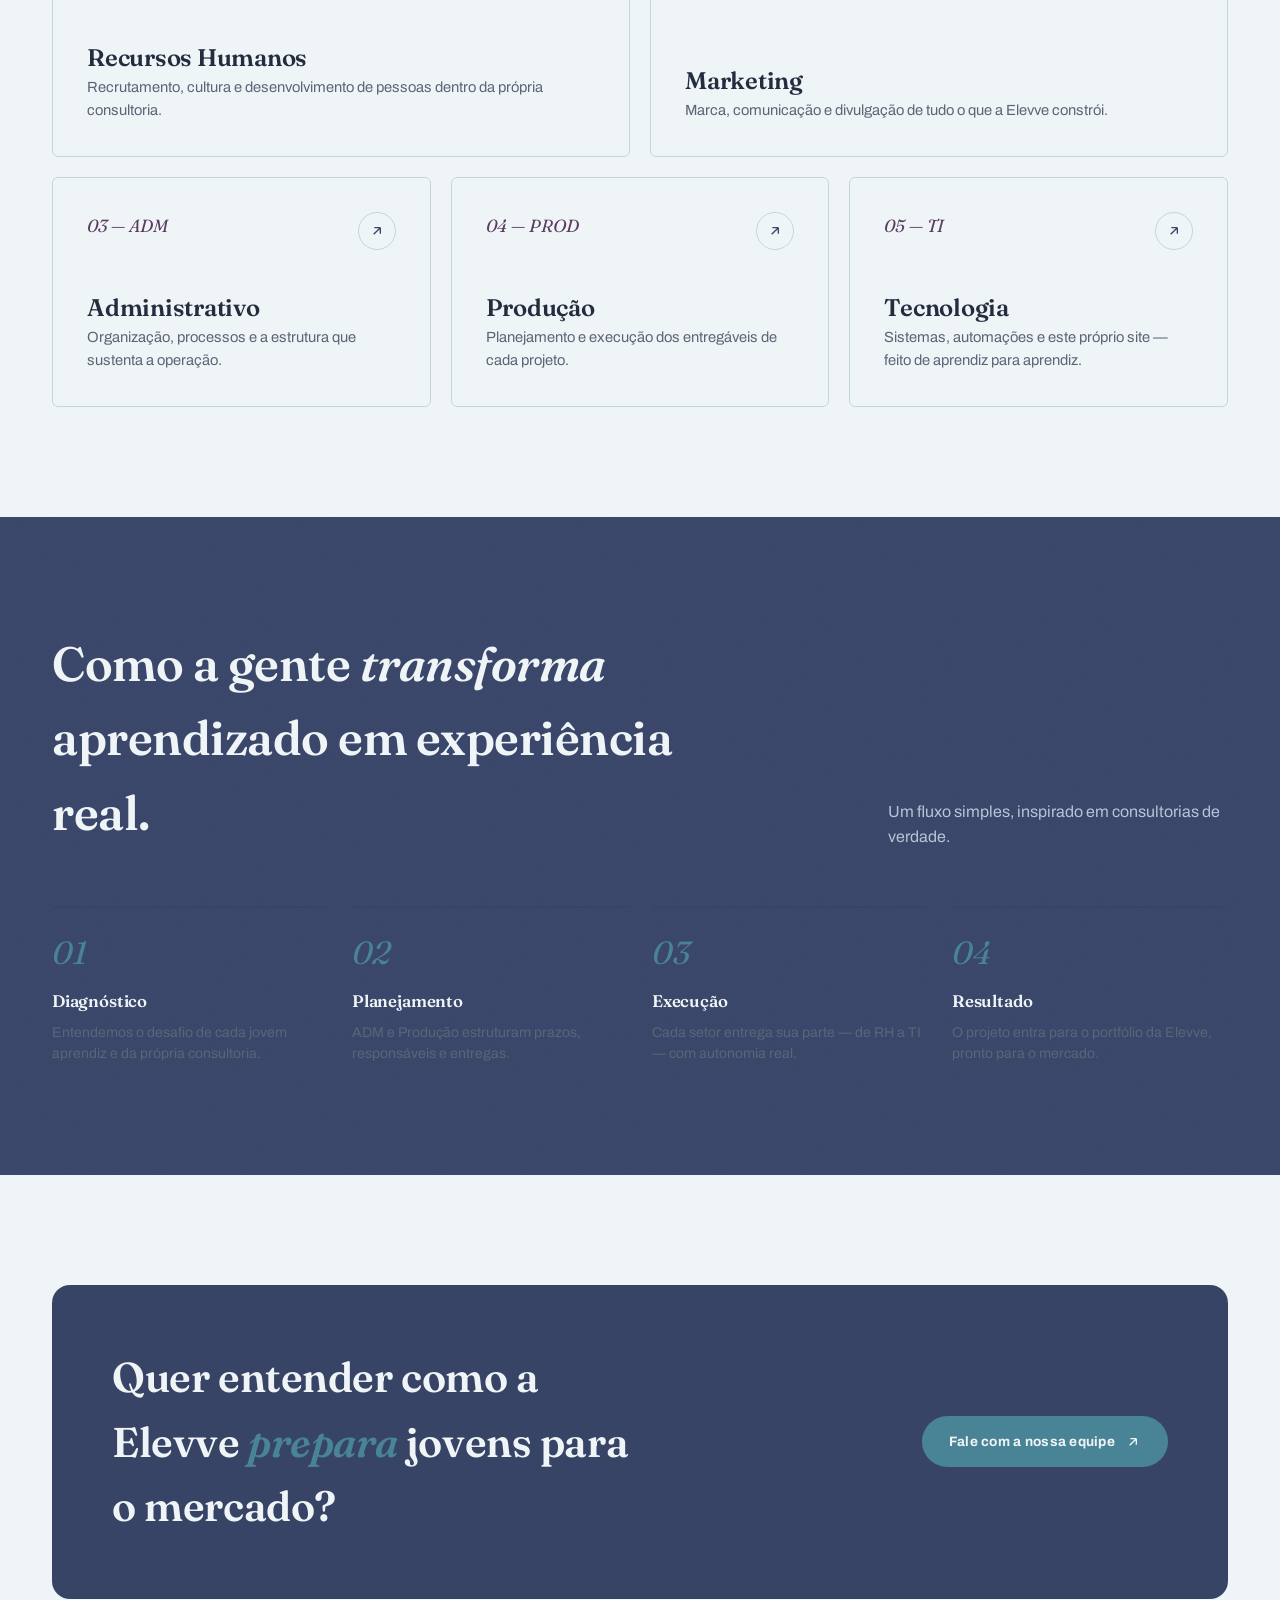
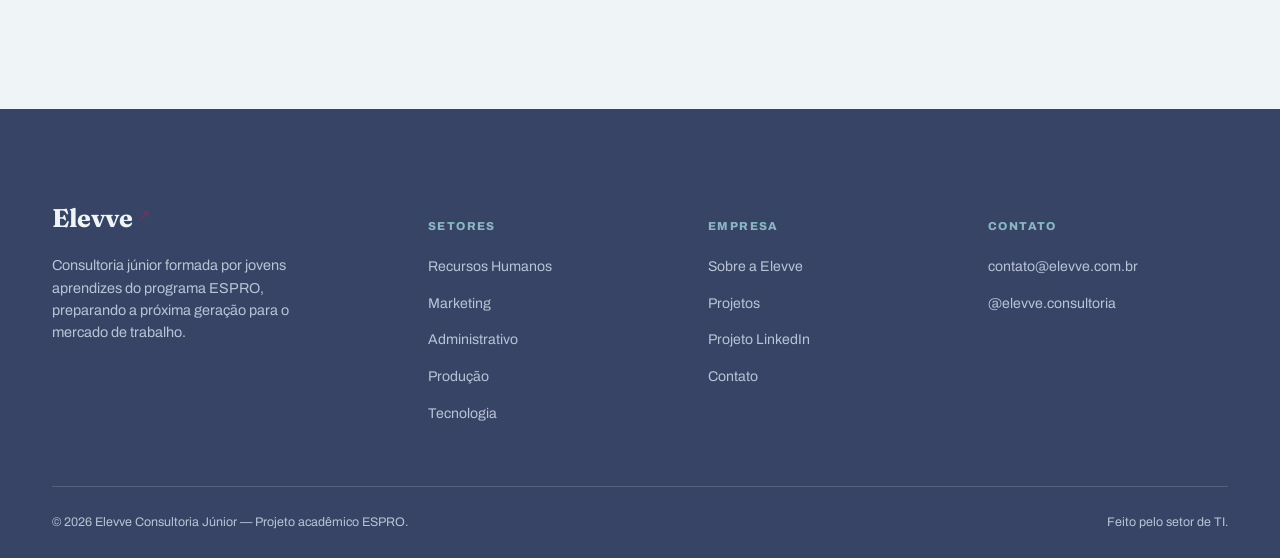
==== commit 8e500364: "Adiciona aba do Projeto LinkedIn com cronograma e temas por setor Nova página linkedin.html com o cr" ====
--- a/index.html
+++ b/index.html
@@ -29,6 +29,7 @@
           </div>
         </li>
         <li><a href="projetos.html" class="nav-link" data-page="projetos.html">Projetos</a></li>
+        <li><a href="linkedin.html" class="nav-link" data-page="linkedin.html">Projeto LinkedIn</a></li>
         <li><a href="contato.html" class="nav-link" data-page="contato.html">Contato</a></li>
       </ul>
     </nav>
@@ -225,6 +226,7 @@
         <ul>
           <li><a href="sobre.html">Sobre a Elevve</a></li>
           <li><a href="projetos.html">Projetos</a></li>
+          <li><a href="linkedin.html">Projeto LinkedIn</a></li>
           <li><a href="contato.html">Contato</a></li>
         </ul>
       </div>
--- a/css/style.css
+++ b/css/style.css
@@ -1,28 +1,29 @@
 /* ==========================================================================
    Elevve — Design System
    Conceito: "Editorial de Ascensão" — tipografia serifada expressiva sobre
-   papel quente, contrastada com seções em tinta escura. Setas e números
-   grandes reforçam a ideia de elevação/crescimento profissional.
+   fundo claro e frio, contrastada com seções em Twilight escuro. Setas e
+   números grandes reforçam a ideia de elevação/crescimento profissional.
+   Paleta: Eucalypt / Twilight / Pacific / Polar Sky / Plum.
    ========================================================================== */
 
 @import url('https://fonts.googleapis.com/css2?family=Fraunces:ital,opsz,wght@0,9..144,300;0,9..144,400;0,9..144,500;0,9..144,600;0,9..144,700;0,9..144,900;1,9..144,400;1,9..144,500;1,9..144,600&family=Archivo:ital,wght@0,400;0,500;0,600;0,700;0,800;1,400;1,600&display=swap');
 
 :root{
-  --ink:#10140f;
-  --ink-soft:#242b21;
-  --paper:#f7f2e7;
-  --paper-alt:#efe6d2;
-  --paper-deep:#e7dcc1;
-  --line:#d9cdaa;
-  --line-dark:rgba(247,242,231,.16);
-  --green:#1fa968;
-  --green-deep:#146b44;
-  --coral:#ff6a45;
-  --amber:#e8a53d;
-  --cream:#f6f1e4;
-  --ink-text:#181d14;
-  --muted:#5c5a4a;
-  --muted-inv:#c9c6b6;
+  --ink:#384466;          /* Twilight — fundo escuro / superfícies principais */
+  --ink-soft:#3a6a6b;     /* Eucalypt — texto sobre badges claros */
+  --paper:#eff5f6;        /* neutro quase branco, com leve tinta de Polar Sky */
+  --paper-alt:#e3edee;
+  --paper-deep:#cfe0e3;
+  --line:#c3d6d9;
+  --line-dark:rgba(239,245,246,.16);
+  --green:#498496;        /* Pacific — acento primário / CTAs */
+  --green-deep:#3a6a6b;   /* Eucalypt — hover do acento primário */
+  --coral:#5a3c62;        /* Plum — acento editorial (serifas, números) */
+  --amber:#89b7c2;        /* Polar Sky — acento claro sobre fundo escuro */
+  --cream:#eff5f6;
+  --ink-text:#242c3f;
+  --muted:#5c6478;
+  --muted-inv:#b9c3d6;
 
   --serif:'Fraunces', ui-serif, Georgia, serif;
   --sans:'Archivo', ui-sans-serif, system-ui, sans-serif;
@@ -167,7 +168,7 @@
 .btn-primary:hover{ background:var(--green-deep); }
 
 .btn-dark{ background:var(--ink); color:var(--cream); }
-.btn-dark:hover{ background:#000; }
+.btn-dark:hover{ background:#242c3f; }
 
 .btn-outline{ border-color:var(--ink); color:var(--ink-text); }
 .btn-outline:hover{ background:var(--ink); color:var(--cream); }
@@ -337,11 +338,83 @@
 .project-card .foot svg{ width:14px; height:14px; }
 
 /* thumb color variants per sector */
-.thumb-rh{ background:linear-gradient(135deg,#1fa968,#146b44); }
-.thumb-mkt{ background:linear-gradient(135deg,#ff6a45,#c94a2a); }
-.thumb-adm{ background:linear-gradient(135deg,#2a3b52,#10140f); }
-.thumb-prod{ background:linear-gradient(135deg,#e8a53d,#b5771f); }
-.thumb-ti{ background:linear-gradient(135deg,#146b44,#10140f); }
+.thumb-rh{ background:linear-gradient(135deg,#498496,#3a6a6b); }
+.thumb-mkt{ background:linear-gradient(135deg,#5a3c62,#3d2942); }
+.thumb-adm{ background:linear-gradient(135deg,#384466,#242c3f); }
+.thumb-prod{ background:linear-gradient(135deg,#89b7c2,#498496); }
+.thumb-ti{ background:linear-gradient(135deg,#3a6a6b,#384466); }
+
+/* ==========================================================================
+   Projeto LinkedIn — cronograma e temas por setor
+   ========================================================================== */
+.schedule-strip{ display:grid; grid-template-columns:repeat(3,1fr); gap:20px; }
+.schedule-day{
+  border:1px solid var(--line); border-radius:var(--radius); padding:26px;
+  background:var(--paper);
+}
+.on-dark .schedule-day{ background:rgba(255,255,255,.04); border-color:var(--line-dark); }
+.schedule-day .day-date{
+  font-family:var(--serif); font-style:italic; font-size:1.6rem; color:var(--coral);
+  display:block; margin-bottom:4px;
+}
+.schedule-day .day-label{ font-size:.72rem; letter-spacing:.1em; text-transform:uppercase; color:var(--muted); }
+.on-dark .schedule-day .day-label{ color:var(--muted-inv); }
+.schedule-day .day-sectors{ margin-top:18px; display:flex; flex-direction:column; gap:10px; }
+.schedule-day .day-sectors span{
+  display:inline-flex; align-items:center; gap:8px; font-size:.85rem; font-weight:700;
+}
+.schedule-day .day-sectors i{ width:8px; height:8px; border-radius:50%; flex-shrink:0; }
+
+.theme-grid{ display:flex; flex-direction:column; gap:20px; }
+.theme-card{
+  border:1px solid var(--line); border-radius:var(--radius); padding:34px;
+  display:grid; grid-template-columns:.85fr 1.15fr; gap:36px;
+  background:var(--paper);
+}
+.theme-card .theme-head{ display:flex; flex-direction:column; gap:14px; }
+.theme-card .theme-badge{
+  display:inline-flex; align-items:center; gap:8px; font-size:.7rem; font-weight:800;
+  letter-spacing:.1em; text-transform:uppercase; padding:6px 14px; border-radius:99px;
+  color:var(--cream); width:fit-content;
+}
+.theme-card .theme-num{ font-family:var(--serif); font-style:italic; color:var(--coral); font-size:1rem; }
+.theme-card h3{ font-size:1.6rem; line-height:1.1; }
+.theme-card .theme-meta{ display:flex; flex-wrap:wrap; gap:8px; margin-top:auto; }
+.theme-card .tag-abordagem{
+  font-size:.72rem; font-weight:700; padding:6px 12px; border-radius:99px;
+  border:1px solid var(--line); color:var(--muted);
+}
+.theme-card .tag-data{
+  font-size:.72rem; font-weight:700; padding:6px 12px; border-radius:99px;
+  background:var(--paper-deep); color:var(--ink-text);
+}
+.topic-list{ display:flex; flex-direction:column; gap:0; }
+.topic-list li{
+  display:flex; align-items:baseline; gap:10px; padding:12px 0;
+  border-top:1px solid var(--line); font-size:.92rem;
+}
+.topic-list li:first-child{ border-top:none; }
+.topic-list li.is-principal{ font-weight:700; }
+.star{ color:var(--coral); }
+.topic-list li .star{ flex-shrink:0; }
+
+.theme-badge.badge-rh{ background:#498496; }
+.theme-badge.badge-adm{ background:#384466; }
+.theme-badge.badge-ti{ background:#3a6a6b; }
+.theme-badge.badge-prod{ background:#89b7c2; color:var(--ink-text); }
+.theme-badge.badge-mkt{ background:#5a3c62; }
+
+.legend-star{
+  display:inline-flex; align-items:center; gap:10px; font-size:.85rem; color:var(--muted);
+  border:1px dashed var(--line); border-radius:99px; padding:10px 20px;
+}
+.on-dark .legend-star{ color:var(--muted-inv); border-color:var(--line-dark); }
+.legend-star .star{ color:var(--coral); }
+
+@media (max-width:860px){
+  .schedule-strip{ grid-template-columns:1fr; }
+  .theme-card{ grid-template-columns:1fr; }
+}
 
 /* ==========================================================================
    Filters (Projetos page)
@@ -416,6 +489,55 @@
 .org-line{ width:1px; height:26px; background:var(--line); }
 .org-row{ display:flex; gap:16px; flex-wrap:wrap; justify-content:center; }
 .org-row .org-node{ background:var(--paper); color:var(--ink-text); border:1px solid var(--line); }
+.org-node-geral{ background:var(--amber) !important; color:var(--ink) !important; border-color:var(--amber) !important; }
+
+/* ==========================================================================
+   Organograma de setor (fluxograma) — usado nas páginas de setor
+   ========================================================================== */
+.org-flow{ display:flex; flex-direction:column; align-items:center; }
+.flow-connector{ width:1px; height:34px; background:var(--line-dark); }
+.on-alt .flow-connector, .on-deep .flow-connector{ background:var(--line); }
+
+.flow-row{ display:flex; gap:18px; flex-wrap:wrap; justify-content:center; }
+
+.flow-node{
+  background:var(--cream); border-radius:14px; padding:18px 24px;
+  min-width:210px; max-width:260px; text-align:center;
+  border:1px solid transparent;
+  transition:transform .25s var(--ease);
+}
+.flow-node:hover{ transform:translateY(-4px); }
+.flow-node .role{
+  display:block; font-size:.66rem; font-weight:800; letter-spacing:.1em;
+  text-transform:uppercase; margin-bottom:8px;
+}
+.flow-node .name{ font-family:var(--serif); font-style:italic; font-size:1.15rem; color:var(--ink-text); line-height:1.25; }
+.flow-node .area{ font-size:.8rem; color:var(--muted); margin-top:6px; }
+
+.flow-node.tier-geral{ background:var(--ink); border-color:var(--amber); }
+.flow-node.tier-geral .role{ color:var(--amber); }
+.flow-node.tier-geral .name{ color:var(--cream); }
+.flow-node.tier-geral .area{ color:var(--muted-inv); }
+
+.flow-node.tier-setor{ border-color:var(--coral); }
+.flow-node.tier-setor .role{ color:var(--coral); }
+
+.flow-node.tier-colab{ min-width:180px; padding:16px 20px; }
+.flow-node.tier-colab .role{ color:var(--green-deep); }
+
+.flow-legend{
+  display:flex; gap:22px; flex-wrap:wrap; justify-content:center; margin-top:44px;
+  font-size:.78rem; color:var(--muted-inv);
+}
+.flow-legend span{ display:flex; align-items:center; gap:8px; }
+.flow-legend i{ width:10px; height:10px; border-radius:50%; display:inline-block; }
+.flow-legend .dot-geral{ background:var(--amber); }
+.flow-legend .dot-setor{ background:var(--coral); }
+.flow-legend .dot-colab{ background:var(--green); }
+
+@media (max-width:640px){
+  .flow-node{ min-width:0; width:100%; max-width:320px; }
+}
 
 /* Quote / testimonial */
 .quote-block{
